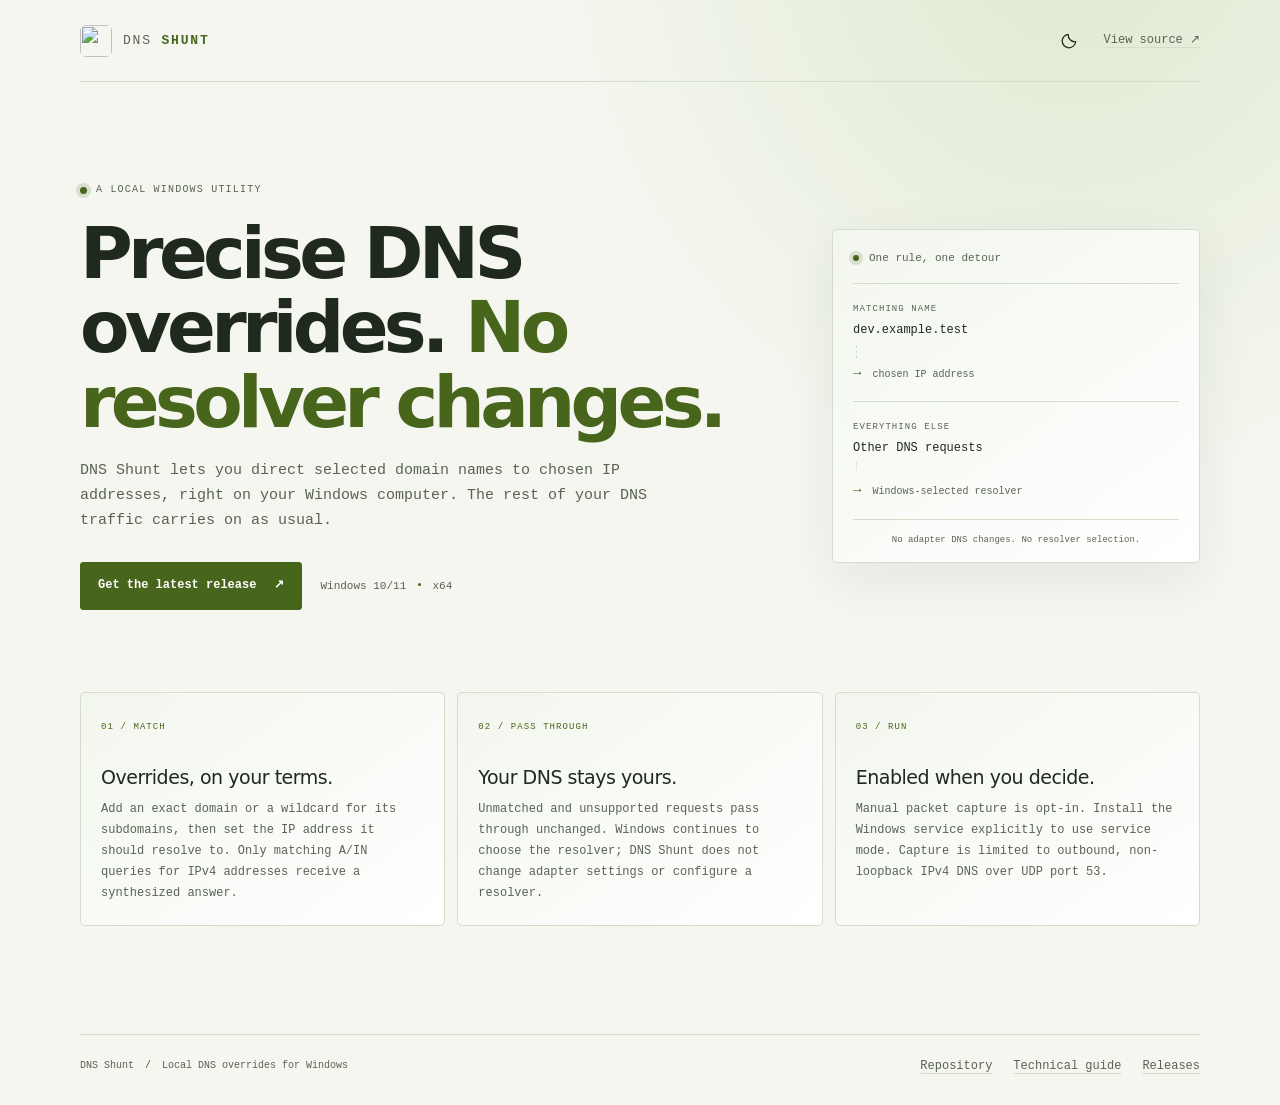
==== website/index.html @ a353770d "Add github pages" ====
<!doctype html>
<html lang="en">
  <head>
    <meta charset="utf-8">
    <meta name="viewport" content="width=device-width, initial-scale=1">
    <meta name="theme-color" id="theme-color" content="#f4f6ef">
    <meta
      name="description"
      content="DNS Shunt is a Windows utility for managing local DNS overrides."
    >
    <link rel="icon" type="image/png" href="assets/dns-shunt.png">
    <link rel="stylesheet" href="styles.css">
    <title>DNS Shunt | Local DNS overrides for Windows</title>
    <script>
      const themePreference = window.matchMedia(
        '(prefers-color-scheme: dark)'
      );
      let manualTheme = null;
      try {
        const savedTheme = localStorage.getItem('dns-shunt-theme');
        if (savedTheme === 'light' || savedTheme === 'dark') {
          manualTheme = savedTheme;
        }
      } catch {}
      document.documentElement.dataset.theme = manualTheme ||
        (themePreference.matches ? 'dark' : 'light');
    </script>
  </head>
  <body>
    <div class="shell">
      <header class="topbar">
        <a class="brand" href="#top" aria-label="DNS Shunt home">
          <img src="assets/dns-shunt.png" alt="">
          <span>DNS <strong>Shunt</strong></span>
        </a>
        <div class="top-actions">
          <button class="theme-toggle" id="theme-toggle" type="button"
            aria-label="Switch to dark mode" title="Switch to dark mode">
            <svg class="theme-icon-dark" viewBox="0 0 24 24"
              aria-hidden="true">
              <circle cx="12" cy="12" r="4"></circle>
              <path d="M12 2v2m0 16v2M4.93 4.93l1.42 1.42m11.3 11.3
                1.42 1.42M2 12h2m16 0h2M4.93 19.07l1.42-1.42
                m11.3-11.3 1.42-1.42"></path>
            </svg>
            <svg class="theme-icon-light" viewBox="0 0 24 24"
              aria-hidden="true">
              <path d="M20.9 13A9 9 0 0 1 11 3.1 9 9 0 1 0 20.9 13Z">
              </path>
            </svg>
          </button>
          <a class="top-link" href="https://github.com/sop/dns-shunt">
            View source <span aria-hidden="true">&nearr;</span>
          </a>
        </div>
      </header>

      <main id="top">
        <section class="hero" aria-labelledby="hero-title">
          <div class="hero-copy">
            <p class="eyebrow"><span></span> A local Windows utility</p>
            <h1 id="hero-title">
              Precise DNS overrides. <em>No resolver changes.</em>
            </h1>
            <p class="intro">
              DNS Shunt lets you direct selected domain names to chosen IP
              addresses, right on your Windows computer. The rest of your DNS
              traffic carries on as usual.
            </p>
            <div class="hero-actions">
              <a
                class="button"
                href="https://github.com/sop/dns-shunt/releases"
              >
                Get the latest release <span aria-hidden="true">&nearr;</span>
              </a>
              <span class="platform">Windows 10/11 <i></i> x64</span>
            </div>
          </div>
          <aside class="hero-note" aria-label="How DNS Shunt behaves">
            <div class="note-head">
              <span class="signal" aria-hidden="true"></span>
              <span>One rule, one detour</span>
            </div>
            <div class="route">
              <span class="route-label">MATCHING NAME</span>
              <strong>dev.example.test</strong>
              <span class="route-line" aria-hidden="true"></span>
              <span class="route-target"><b>&rarr;</b> chosen IP address</span>
            </div>
            <div class="route route-pass">
              <span class="route-label">EVERYTHING ELSE</span>
              <strong>Other DNS requests</strong>
              <span class="route-line" aria-hidden="true"></span>
              <span class="route-target">
                <b>&rarr;</b> Windows-selected resolver
              </span>
            </div>
            <p class="note-foot">
              No adapter DNS changes. No resolver selection.
            </p>
          </aside>
        </section>

        <section class="details" aria-label="Product details">
          <article class="detail-card">
            <span class="index">01 / MATCH</span>
            <h2>Overrides, on your terms.</h2>
            <p>
              Add an exact domain or a wildcard for its subdomains, then set
              the IP address it should resolve to. Only matching A/IN queries
              for IPv4 addresses receive a synthesized answer.
            </p>
          </article>
          <article class="detail-card">
            <span class="index">02 / PASS THROUGH</span>
            <h2>Your DNS stays yours.</h2>
            <p>
              Unmatched and unsupported requests pass through unchanged.
              Windows continues to choose the resolver; DNS Shunt does not
              change adapter settings or configure a resolver.
            </p>
          </article>
          <article class="detail-card">
            <span class="index">03 / RUN</span>
            <h2>Enabled when you decide.</h2>
            <p>
              Manual packet capture is opt-in. Install the Windows service
              explicitly to use service mode. Capture is limited to outbound,
              non-loopback IPv4 DNS over UDP port 53.
            </p>
          </article>
        </section>

        <footer class="footer">
          <span>
            DNS Shunt <span class="footer-dot">/</span>
            Local DNS overrides for Windows
          </span>
          <nav aria-label="Project links">
            <a href="https://github.com/sop/dns-shunt">Repository</a>
            <a href="https://github.com/sop/dns-shunt/blob/master/docs/technical-details.md">
              Technical guide
            </a>
            <a href="https://github.com/sop/dns-shunt/releases">Releases</a>
          </nav>
        </footer>
      </main>
    </div>
    <script>
      const themeToggle = document.getElementById('theme-toggle');
      const themeColor = document.getElementById('theme-color');

      function applyTheme(theme) {
        document.documentElement.dataset.theme = theme;
        themeColor.content = theme === 'dark' ? '#101514' : '#f4f6ef';
        const target = theme === 'dark' ? 'light' : 'dark';
        themeToggle.setAttribute('aria-label', 'Switch to ' + target + ' mode');
        themeToggle.title = 'Switch to ' + target + ' mode';
      }

      applyTheme(document.documentElement.dataset.theme);

      themeToggle.addEventListener('click', () => {
        manualTheme = document.documentElement.dataset.theme === 'dark'
          ? 'light'
          : 'dark';
        applyTheme(manualTheme);
        try {
          localStorage.setItem('dns-shunt-theme', manualTheme);
        } catch {}
      });

      themePreference.addEventListener('change', event => {
        if (manualTheme === null) {
          applyTheme(event.matches ? 'dark' : 'light');
        }
      });
    </script>
  </body>
</html>
---- website/styles.css ----
:root {
  color-scheme: light;
  --bg: #f4f6ef;
  --glow: #dfe9d1;
  --panel: #fff;
  --panel-raised: #f3f6ee;
  --line: #d5ddcb;
  --muted: #596354;
  --ink: #20291e;
  --acid: #48651c;
  --accent-ink: #fff;
}

:root[data-theme="dark"] {
  color-scheme: dark;
  --bg: #101514;
  --glow: #324338;
  --panel: #191f1d;
  --panel-raised: #1c2420;
  --line: #303a36;
  --muted: #a5b3aa;
  --ink: #edf4ec;
  --acid: #c7f36b;
  --accent-ink: #15200f;
}

* {
  box-sizing: border-box;
}

html {
  scroll-behavior: smooth;
}

body {
  min-width: 320px;
  margin: 0;
  background:
    radial-gradient(ellipse at 84% -8%, var(--glow), transparent 34%),
    var(--bg);
  color: var(--ink);
  font: 15px/1.65 ui-monospace, SFMono-Regular, Consolas, monospace;
}

a {
  color: inherit;
}

a:focus-visible {
  outline: 2px solid var(--acid);
  outline-offset: 4px;
}

.shell {
  width: min(1120px, calc(100% - 48px));
  margin: 0 auto;
}

.topbar {
  display: flex;
  min-height: 82px;
  align-items: center;
  justify-content: space-between;
  border-bottom: 1px solid var(--line);
}

.top-actions {
  display: flex;
  align-items: center;
  gap: 16px;
}

.brand {
  display: inline-flex;
  align-items: center;
  gap: 11px;
  color: var(--muted);
  font-size: 13px;
  letter-spacing: .14em;
  text-decoration: none;
  text-transform: uppercase;
}

.brand img {
  width: 32px;
  height: 32px;
  border-radius: 6px;
}

.brand strong {
  color: var(--acid);
  font-weight: 700;
}

.top-link,
.footer a {
  color: var(--muted);
  font-size: 12px;
  text-decoration-color: var(--line);
  text-underline-offset: 4px;
}

button.theme-toggle {
  display: grid;
  width: 38px;
  height: 38px;
  place-items: center;
  padding: 0;
  border: 0;
  background: transparent;
  color: var(--ink);
  cursor: pointer;
}

button.theme-toggle:hover {
  color: var(--acid);
}

button.theme-toggle:focus-visible {
  outline: 2px solid var(--acid);
  outline-offset: 2px;
}

.theme-toggle svg {
  width: 18px;
  height: 18px;
  fill: none;
  stroke: currentColor;
  stroke-linecap: round;
  stroke-linejoin: round;
  stroke-width: 1.7;
}

[data-theme="light"] .theme-icon-dark,
[data-theme="dark"] .theme-icon-light {
  display: none;
}

.top-link:hover,
.footer a:hover {
  color: var(--acid);
}

main {
  padding-top: 26px;
}

.hero {
  display: grid;
  grid-template-columns: minmax(0, 1.35fr) minmax(300px, .75fr);
  align-items: center;
  gap: clamp(36px, 7vw, 92px);
  padding: 74px 0 82px;
}

.eyebrow,
.index,
.route-label {
  color: var(--muted);
  font-size: 10px;
  letter-spacing: .12em;
  text-transform: uppercase;
}

.hero .eyebrow {
  display: flex;
  align-items: center;
  gap: 9px;
  margin: 0 0 17px;
}

.hero .eyebrow span,
.signal {
  width: 7px;
  height: 7px;
  border-radius: 50%;
  background: var(--acid);
  box-shadow: 0 0 0 4px color-mix(in srgb, var(--acid) 16%, transparent);
}

h1,
h2,
p {
  margin-top: 0;
}

h1 {
  max-width: 680px;
  margin-bottom: 19px;
  font: 550 clamp(42px, 6.3vw, 72px)/1.04 system-ui, sans-serif;
  letter-spacing: -.065em;
}

h1 em {
  color: var(--acid);
  font-style: normal;
}

.intro {
  max-width: 590px;
  margin-bottom: 29px;
  color: var(--muted);
  font-size: 15px;
}

.hero-actions {
  display: flex;
  flex-wrap: wrap;
  align-items: center;
  gap: 18px;
}

.button {
  display: inline-flex;
  min-height: 48px;
  align-items: center;
  gap: 18px;
  padding: 0 17px;
  border: 1px solid var(--acid);
  border-radius: 3px;
  background: var(--acid);
  color: var(--accent-ink);
  font-size: 12px;
  font-weight: 700;
  text-decoration: none;
  transition: filter 140ms ease, transform 140ms ease;
}

.button:hover {
  filter: brightness(1.08);
  transform: translateY(-1px);
}

.platform {
  color: var(--muted);
  font-size: 11px;
}

.platform i {
  display: inline-block;
  width: 3px;
  height: 3px;
  margin: 0 5px 3px;
  border-radius: 50%;
  background: var(--acid);
}

.hero-note,
.detail-card {
  border: 1px solid var(--line);
  border-radius: 5px;
  background: linear-gradient(145deg, var(--panel-raised), var(--panel));
}

.hero-note {
  padding: 19px 20px 15px;
  box-shadow: 0 18px 55px rgb(32 41 30 / 7%);
}

.note-head {
  display: flex;
  align-items: center;
  gap: 10px;
  padding-bottom: 16px;
  border-bottom: 1px solid var(--line);
  color: var(--muted);
  font-size: 11px;
}

.signal {
  width: 6px;
  height: 6px;
}

.route {
  display: grid;
  grid-template-columns: 1fr auto;
  gap: 4px 12px;
  padding: 18px 0 16px;
  border-bottom: 1px solid var(--line);
}

.route-label {
  grid-column: 1 / -1;
  font-size: 9px;
}

.route strong {
  overflow-wrap: anywhere;
  font-size: 12px;
  font-weight: 500;
}

.route-line {
  grid-column: 1 / -1;
  height: 13px;
  margin-left: 3px;
  border-left: 1px dashed var(--line);
}

.route-target {
  grid-column: 1 / -1;
  color: var(--muted);
  font-size: 10px;
}

.route-target b {
  margin-right: 5px;
  color: var(--acid);
  font-size: 14px;
}

.route-pass .route-line {
  border-image: linear-gradient(var(--line), transparent) 1;
}

.note-foot {
  margin: 13px 0 0;
  color: var(--muted);
  font-size: 9px;
  text-align: center;
}

.details {
  display: grid;
  grid-template-columns: repeat(3, minmax(0, 1fr));
  gap: 12px;
  padding-bottom: 70px;
}

.detail-card {
  min-height: 215px;
  padding: 21px 20px;
}

.index {
  color: var(--acid);
  font-size: 9px;
}

.detail-card h2 {
  margin: 26px 0 9px;
  font: 500 19px/1.3 system-ui, sans-serif;
  letter-spacing: -.025em;
}

.detail-card p {
  margin-bottom: 0;
  color: var(--muted);
  font-size: 12px;
  line-height: 1.75;
}

.footer {
  display: flex;
  flex-wrap: wrap;
  align-items: center;
  justify-content: space-between;
  gap: 18px;
  margin-top: 38px;
  padding: 22px 0 28px;
  border-top: 1px solid var(--line);
  color: var(--muted);
  font-size: 10px;
}

.footer-dot {
  padding: 0 5px;
  color: var(--acid);
}

.footer nav {
  display: flex;
  flex-wrap: wrap;
  gap: 21px;
}

@media (max-width: 760px) {
  .hero {
    grid-template-columns: minmax(0, 1fr);
    gap: 36px;
    padding: 56px 0 60px;
  }

  .hero-note {
    width: min(100%, 480px);
  }

  .details {
    grid-template-columns: 1fr;
    padding-bottom: 48px;
  }

  .detail-card {
    min-height: 0;
  }

  .detail-card h2 {
    margin-top: 17px;
  }
}

@media (max-width: 480px) {
  .shell {
    width: min(100% - 32px, 1120px);
  }

  .topbar {
    min-height: 68px;
  }

  main {
    padding-top: 10px;
  }

  .hero {
    padding-top: 45px;
  }

  h1 {
    font-size: clamp(40px, 12vw, 54px);
  }

  .hero-actions {
    align-items: flex-start;
    flex-direction: column;
    gap: 12px;
  }

  .footer {
    align-items: flex-start;
    flex-direction: column;
  }
}

@media (prefers-reduced-motion: reduce) {
  *,
  *::before,
  *::after {
    scroll-behavior: auto !important;
    transition-duration: .01ms !important;
  }
}
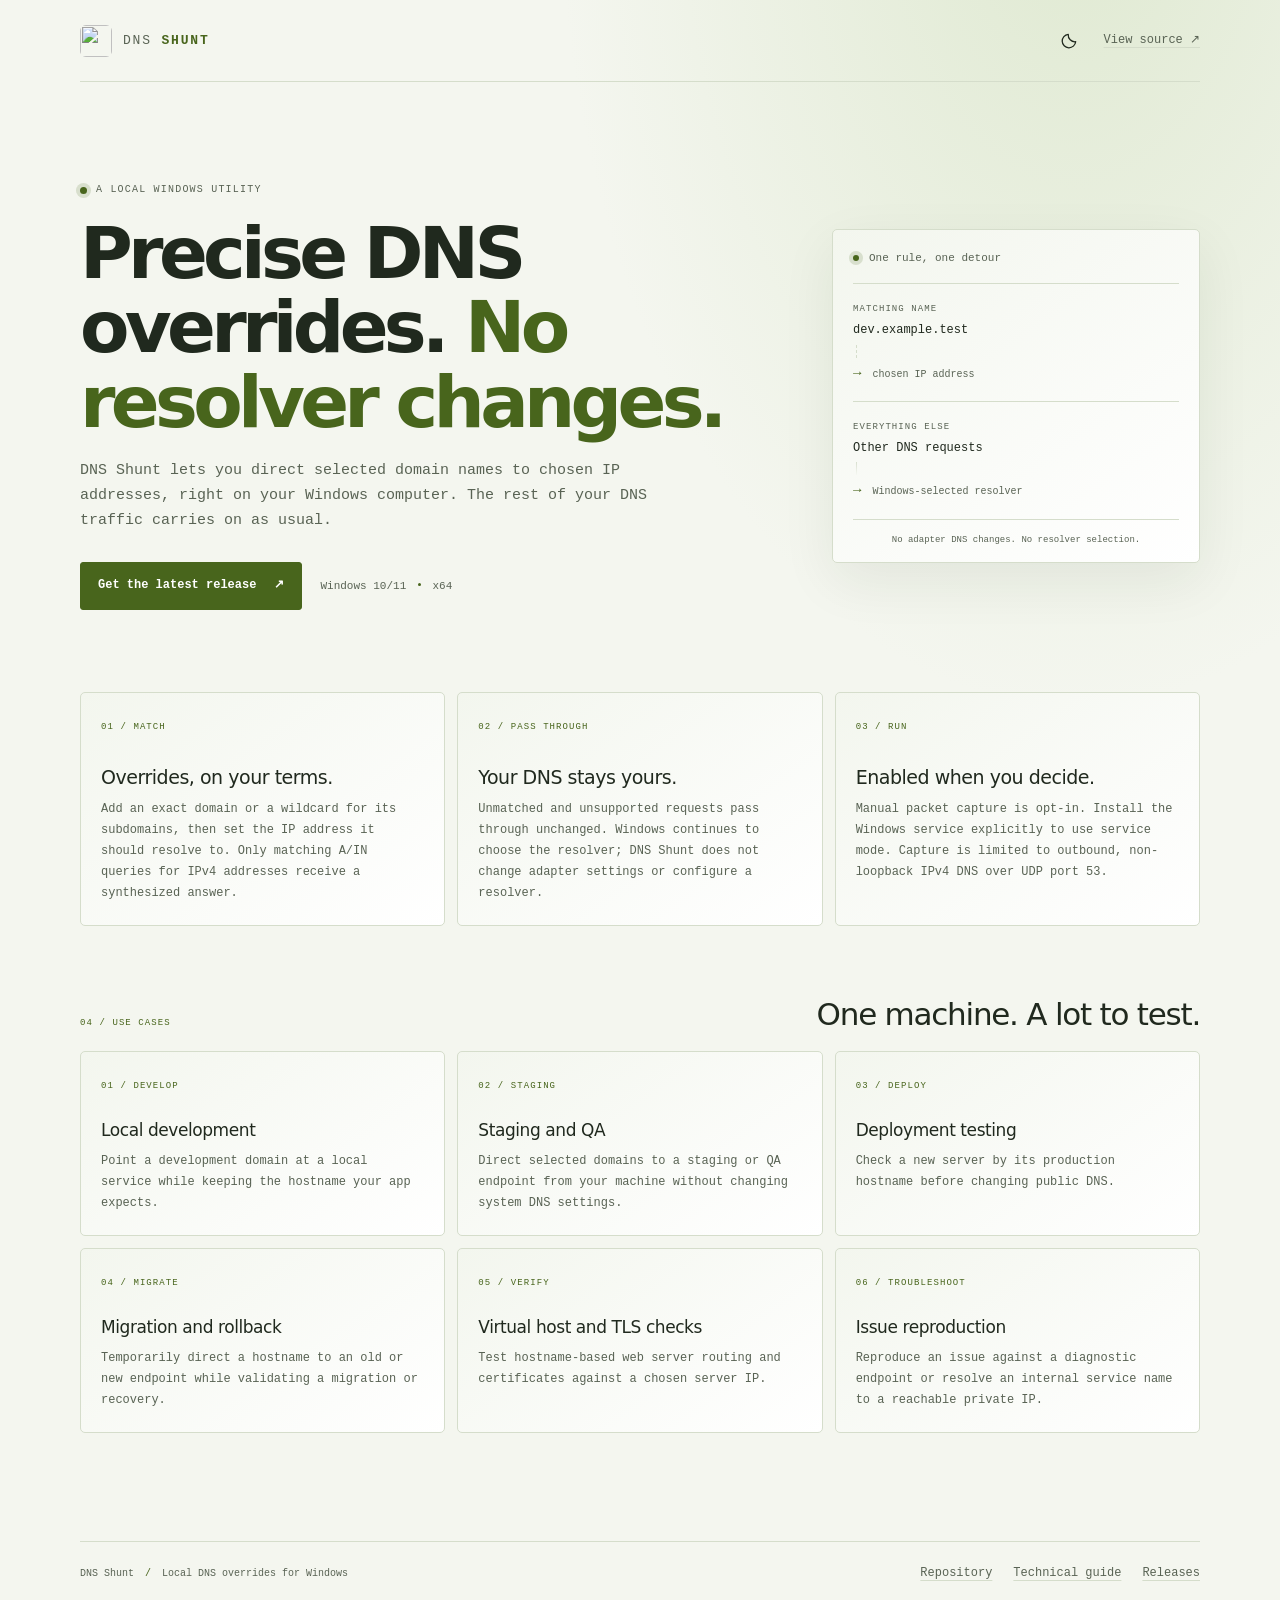
==== commit 0253d5f7: "Update docs" ====
--- a/website/index.html
+++ b/website/index.html
@@ -132,6 +132,63 @@
           </article>
         </section>
 
+        <section class="use-case-section" aria-labelledby="use-case-title">
+          <div class="use-case-heading">
+            <p class="index">04 / USE CASES</p>
+            <h2 id="use-case-title">One machine. A lot to test.</h2>
+          </div>
+          <div class="use-cases">
+            <article class="detail-card use-case-card">
+              <span class="index">01 / DEVELOP</span>
+              <h3>Local development</h3>
+              <p>
+                Point a development domain at a local service while keeping
+                the hostname your app expects.
+              </p>
+            </article>
+            <article class="detail-card use-case-card">
+              <span class="index">02 / STAGING</span>
+              <h3>Staging and QA</h3>
+              <p>
+                Direct selected domains to a staging or QA endpoint from your
+                machine without changing system DNS settings.
+              </p>
+            </article>
+            <article class="detail-card use-case-card">
+              <span class="index">03 / DEPLOY</span>
+              <h3>Deployment testing</h3>
+              <p>
+                Check a new server by its production hostname before changing
+                public DNS.
+              </p>
+            </article>
+            <article class="detail-card use-case-card">
+              <span class="index">04 / MIGRATE</span>
+              <h3>Migration and rollback</h3>
+              <p>
+                Temporarily direct a hostname to an old or new endpoint while
+                validating a migration or recovery.
+              </p>
+            </article>
+            <article class="detail-card use-case-card">
+              <span class="index">05 / VERIFY</span>
+              <h3>Virtual host and TLS checks</h3>
+              <p>
+                Test hostname-based web server routing and certificates
+                against a chosen server IP.
+              </p>
+            </article>
+            <article class="detail-card use-case-card">
+              <span class="index">06 / TROUBLESHOOT</span>
+              <h3>Issue reproduction</h3>
+              <p>
+                Reproduce an issue against a diagnostic endpoint or resolve
+                an internal service name to a reachable private IP.
+              </p>
+            </article>
+          </div>
+        </section>
+
         <footer class="footer">
           <span>
             DNS Shunt <span class="footer-dot">/</span>
--- a/website/styles.css
+++ b/website/styles.css
@@ -351,6 +351,45 @@
   line-height: 1.75;
 }
 
+.use-case-section {
+  padding-bottom: 70px;
+}
+
+.use-case-heading {
+  display: flex;
+  flex-wrap: wrap;
+  align-items: baseline;
+  justify-content: space-between;
+  gap: 8px 24px;
+  margin-bottom: 18px;
+}
+
+.use-case-heading .index {
+  margin: 0;
+}
+
+.use-case-heading h2 {
+  margin: 0;
+  font: 500 clamp(23px, 3vw, 31px)/1.2 system-ui, sans-serif;
+  letter-spacing: -.04em;
+}
+
+.use-cases {
+  display: grid;
+  grid-template-columns: repeat(3, minmax(0, 1fr));
+  gap: 12px;
+}
+
+.use-case-card {
+  min-height: 185px;
+}
+
+.use-case-card h3 {
+  margin: 21px 0 9px;
+  font: 500 17px/1.35 system-ui, sans-serif;
+  letter-spacing: -.025em;
+}
+
 .footer {
   display: flex;
   flex-wrap: wrap;
@@ -391,11 +430,23 @@
     padding-bottom: 48px;
   }
 
+  .use-case-section {
+    padding-bottom: 48px;
+  }
+
+  .use-cases {
+    grid-template-columns: 1fr;
+  }
+
   .detail-card {
     min-height: 0;
   }
 
   .detail-card h2 {
+    margin-top: 17px;
+  }
+
+  .use-case-card h3 {
     margin-top: 17px;
   }
 }
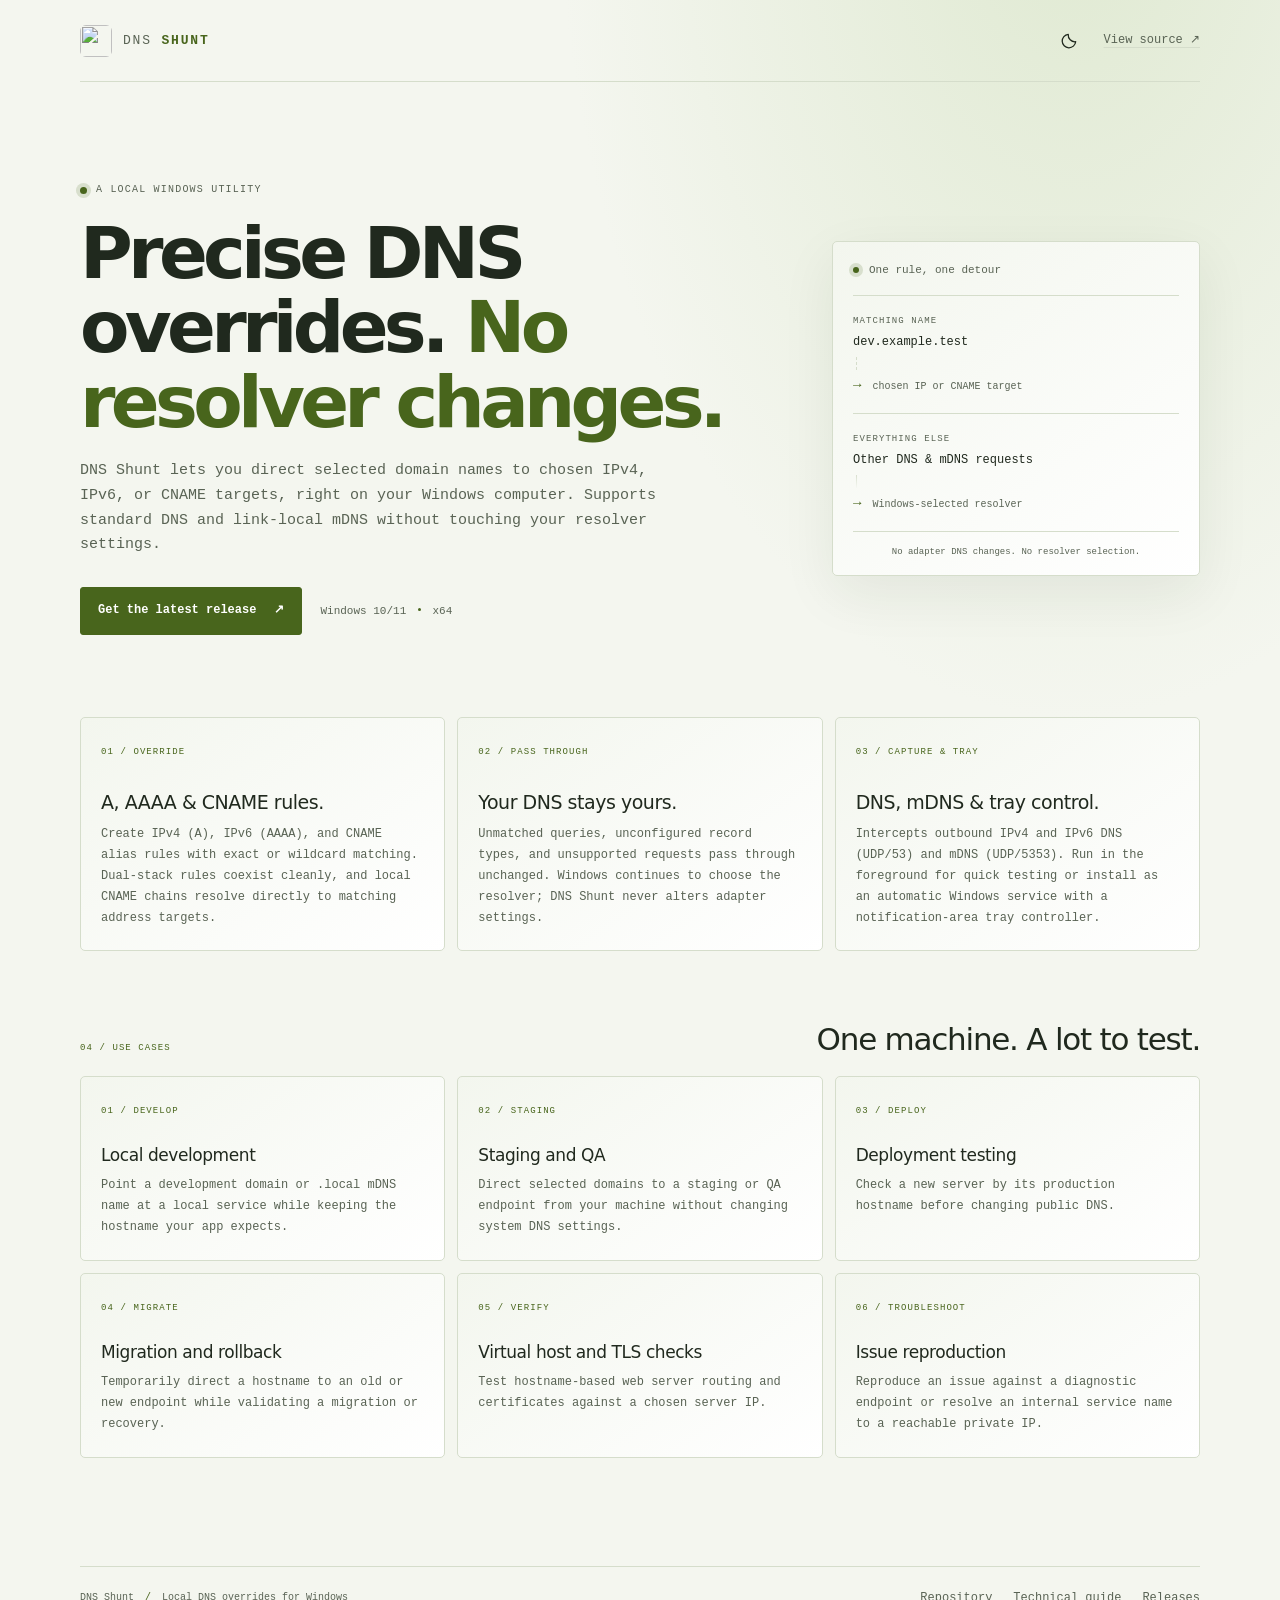
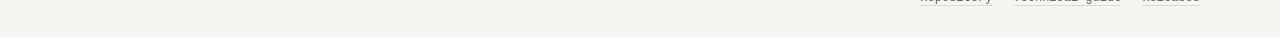
==== commit cfd44199: "Update docs" ====
--- a/website/index.html
+++ b/website/index.html
@@ -6,7 +6,7 @@
     <meta name="theme-color" id="theme-color" content="#f4f6ef">
     <meta
       name="description"
-      content="DNS Shunt is a Windows utility for managing local DNS overrides."
+      content="DNS Shunt is a Windows utility for local DNS and mDNS overrides with IPv4, IPv6, and CNAME support."
     >
     <link rel="icon" type="image/png" href="assets/dns-shunt.png">
     <link rel="stylesheet" href="styles.css">
@@ -63,9 +63,10 @@
               Precise DNS overrides. <em>No resolver changes.</em>
             </h1>
             <p class="intro">
-              DNS Shunt lets you direct selected domain names to chosen IP
-              addresses, right on your Windows computer. The rest of your DNS
-              traffic carries on as usual.
+              DNS Shunt lets you direct selected domain names to chosen IPv4,
+              IPv6, or CNAME targets, right on your Windows computer. Supports
+              standard DNS and link-local mDNS without touching your resolver
+              settings.
             </p>
             <div class="hero-actions">
               <a
@@ -86,11 +87,13 @@
               <span class="route-label">MATCHING NAME</span>
               <strong>dev.example.test</strong>
               <span class="route-line" aria-hidden="true"></span>
-              <span class="route-target"><b>&rarr;</b> chosen IP address</span>
+              <span class="route-target">
+                <b>&rarr;</b> chosen IP or CNAME target
+              </span>
             </div>
             <div class="route route-pass">
               <span class="route-label">EVERYTHING ELSE</span>
-              <strong>Other DNS requests</strong>
+              <strong>Other DNS &amp; mDNS requests</strong>
               <span class="route-line" aria-hidden="true"></span>
               <span class="route-target">
                 <b>&rarr;</b> Windows-selected resolver
@@ -104,30 +107,30 @@
 
         <section class="details" aria-label="Product details">
           <article class="detail-card">
-            <span class="index">01 / MATCH</span>
-            <h2>Overrides, on your terms.</h2>
+            <span class="index">01 / OVERRIDE</span>
+            <h2>A, AAAA &amp; CNAME rules.</h2>
             <p>
-              Add an exact domain or a wildcard for its subdomains, then set
-              the IP address it should resolve to. Only matching A/IN queries
-              for IPv4 addresses receive a synthesized answer.
+              Create IPv4 (A), IPv6 (AAAA), and CNAME alias rules with exact or
+              wildcard matching. Dual-stack rules coexist cleanly, and local
+              CNAME chains resolve directly to matching address targets.
             </p>
           </article>
           <article class="detail-card">
             <span class="index">02 / PASS THROUGH</span>
             <h2>Your DNS stays yours.</h2>
             <p>
-              Unmatched and unsupported requests pass through unchanged.
-              Windows continues to choose the resolver; DNS Shunt does not
-              change adapter settings or configure a resolver.
+              Unmatched queries, unconfigured record types, and unsupported
+              requests pass through unchanged. Windows continues to choose the
+              resolver; DNS Shunt never alters adapter settings.
             </p>
           </article>
           <article class="detail-card">
-            <span class="index">03 / RUN</span>
-            <h2>Enabled when you decide.</h2>
+            <span class="index">03 / CAPTURE &amp; TRAY</span>
+            <h2>DNS, mDNS &amp; tray control.</h2>
             <p>
-              Manual packet capture is opt-in. Install the Windows service
-              explicitly to use service mode. Capture is limited to outbound,
-              non-loopback IPv4 DNS over UDP port 53.
+              Intercepts outbound IPv4 and IPv6 DNS (UDP/53) and mDNS (UDP/5353).
+              Run in the foreground for quick testing or install as an automatic
+              Windows service with a notification-area tray controller.
             </p>
           </article>
         </section>
@@ -142,8 +145,8 @@
               <span class="index">01 / DEVELOP</span>
               <h3>Local development</h3>
               <p>
-                Point a development domain at a local service while keeping
-                the hostname your app expects.
+                Point a development domain or .local mDNS name at a local
+                service while keeping the hostname your app expects.
               </p>
             </article>
             <article class="detail-card use-case-card">
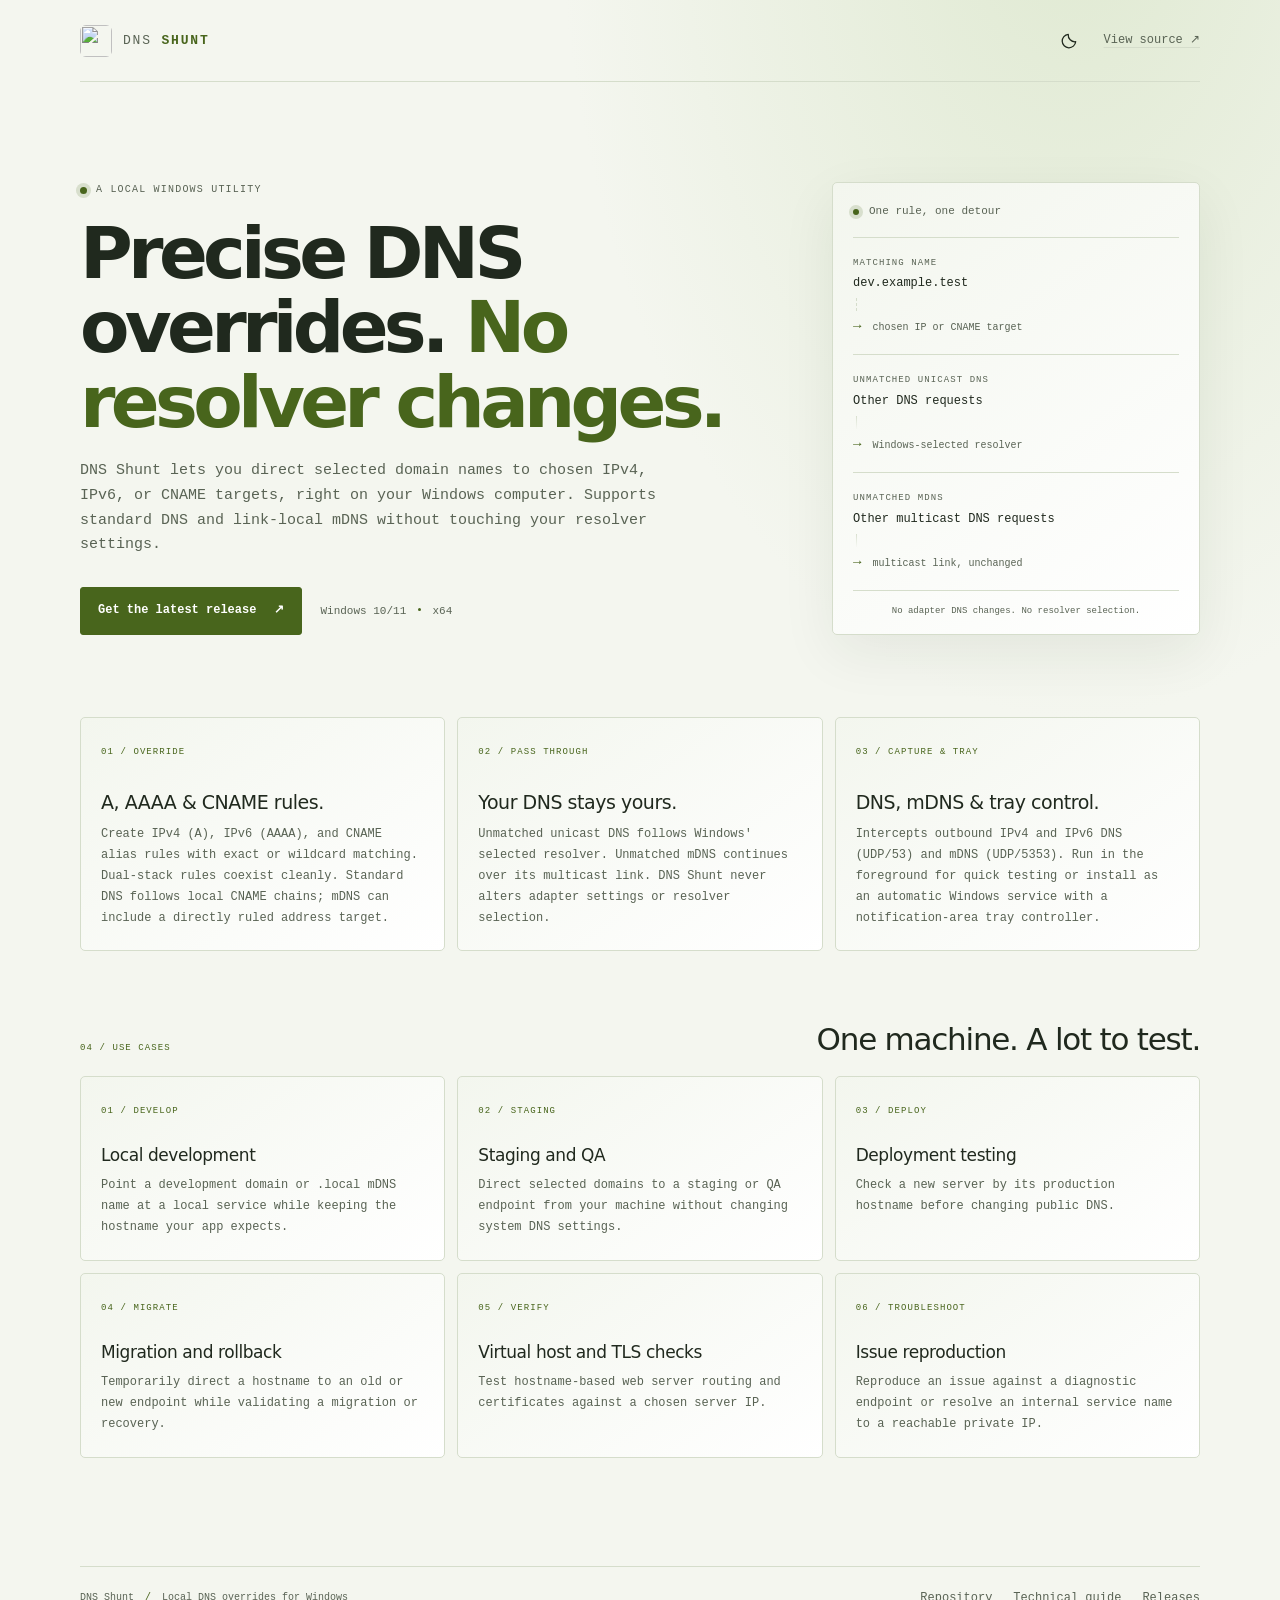
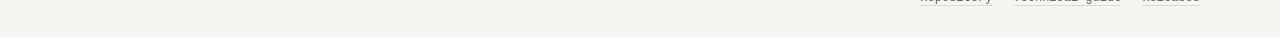
==== commit 99eb3be9: "Update docs" ====
--- a/website/index.html
+++ b/website/index.html
@@ -92,11 +92,19 @@
               </span>
             </div>
             <div class="route route-pass">
-              <span class="route-label">EVERYTHING ELSE</span>
-              <strong>Other DNS &amp; mDNS requests</strong>
+              <span class="route-label">UNMATCHED UNICAST DNS</span>
+              <strong>Other DNS requests</strong>
               <span class="route-line" aria-hidden="true"></span>
               <span class="route-target">
                 <b>&rarr;</b> Windows-selected resolver
+              </span>
+            </div>
+            <div class="route route-pass">
+              <span class="route-label">UNMATCHED mDNS</span>
+              <strong>Other multicast DNS requests</strong>
+              <span class="route-line" aria-hidden="true"></span>
+              <span class="route-target">
+                <b>&rarr;</b> multicast link, unchanged
               </span>
             </div>
             <p class="note-foot">
@@ -111,17 +119,18 @@
             <h2>A, AAAA &amp; CNAME rules.</h2>
             <p>
               Create IPv4 (A), IPv6 (AAAA), and CNAME alias rules with exact or
-              wildcard matching. Dual-stack rules coexist cleanly, and local
-              CNAME chains resolve directly to matching address targets.
+              wildcard matching. Dual-stack rules coexist cleanly. Standard
+              DNS follows local CNAME chains; mDNS can include a directly ruled
+              address target.
             </p>
           </article>
           <article class="detail-card">
             <span class="index">02 / PASS THROUGH</span>
             <h2>Your DNS stays yours.</h2>
             <p>
-              Unmatched queries, unconfigured record types, and unsupported
-              requests pass through unchanged. Windows continues to choose the
-              resolver; DNS Shunt never alters adapter settings.
+              Unmatched unicast DNS follows Windows' selected resolver.
+              Unmatched mDNS continues over its multicast link. DNS Shunt never
+              alters adapter settings or resolver selection.
             </p>
           </article>
           <article class="detail-card">
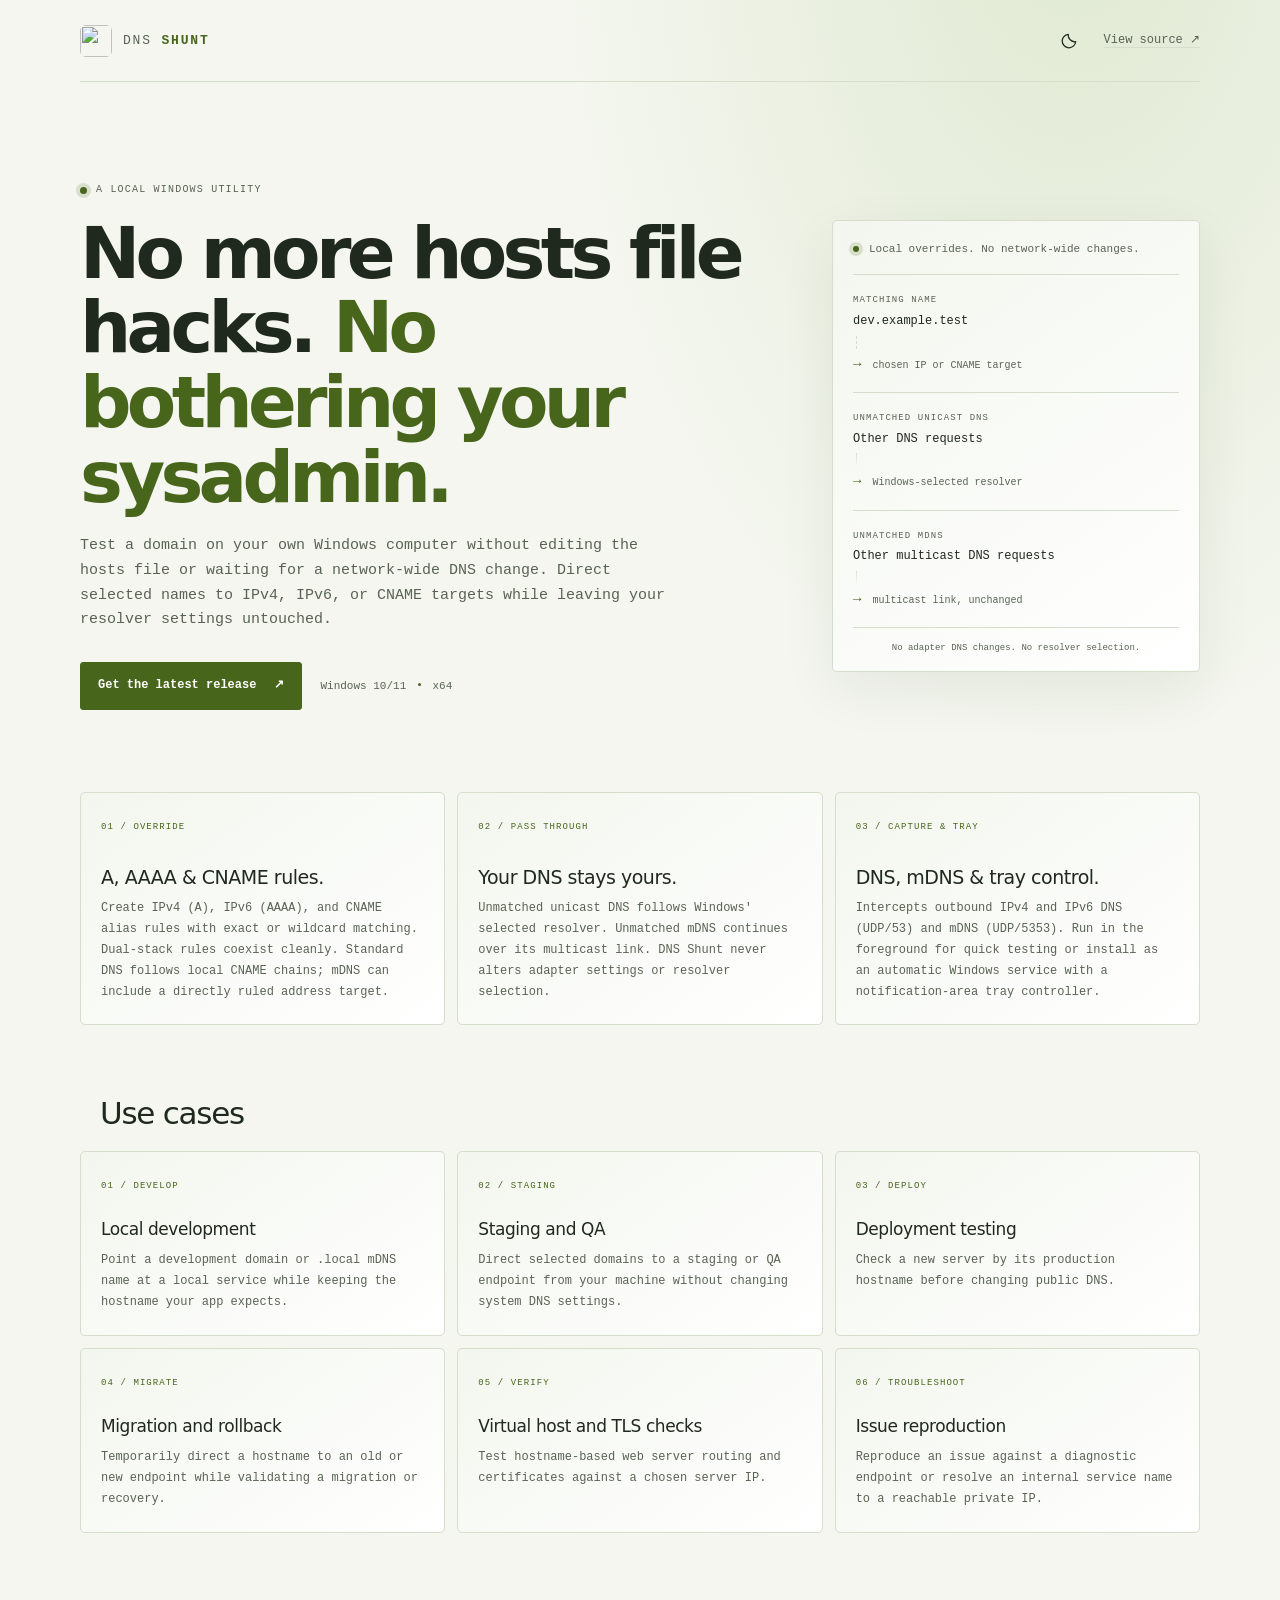
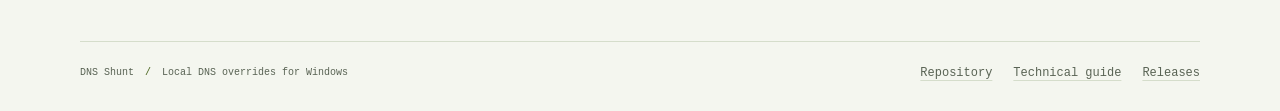
==== commit c2778030: "Tweak website" ====
--- a/website/index.html
+++ b/website/index.html
@@ -60,13 +60,13 @@
           <div class="hero-copy">
             <p class="eyebrow"><span></span> A local Windows utility</p>
             <h1 id="hero-title">
-              Precise DNS overrides. <em>No resolver changes.</em>
+              No more hosts file hacks. <em>No bothering your sysadmin.</em>
             </h1>
             <p class="intro">
-              DNS Shunt lets you direct selected domain names to chosen IPv4,
-              IPv6, or CNAME targets, right on your Windows computer. Supports
-              standard DNS and link-local mDNS without touching your resolver
-              settings.
+              Test a domain on your own Windows computer without editing the
+              hosts file or waiting for a network-wide DNS change. Direct
+              selected names to IPv4, IPv6, or CNAME targets while leaving your
+              resolver settings untouched.
             </p>
             <div class="hero-actions">
               <a
@@ -81,7 +81,7 @@
           <aside class="hero-note" aria-label="How DNS Shunt behaves">
             <div class="note-head">
               <span class="signal" aria-hidden="true"></span>
-              <span>One rule, one detour</span>
+              <span>Local overrides. No network-wide changes.</span>
             </div>
             <div class="route">
               <span class="route-label">MATCHING NAME</span>
@@ -146,8 +146,7 @@
 
         <section class="use-case-section" aria-labelledby="use-case-title">
           <div class="use-case-heading">
-            <p class="index">04 / USE CASES</p>
-            <h2 id="use-case-title">One machine. A lot to test.</h2>
+            <h2 id="use-case-title">Use cases</h2>
           </div>
           <div class="use-cases">
             <article class="detail-card use-case-card">
--- a/website/styles.css
+++ b/website/styles.css
@@ -361,6 +361,7 @@
   align-items: baseline;
   justify-content: space-between;
   gap: 8px 24px;
+  padding: 0 20px;
   margin-bottom: 18px;
 }
 
